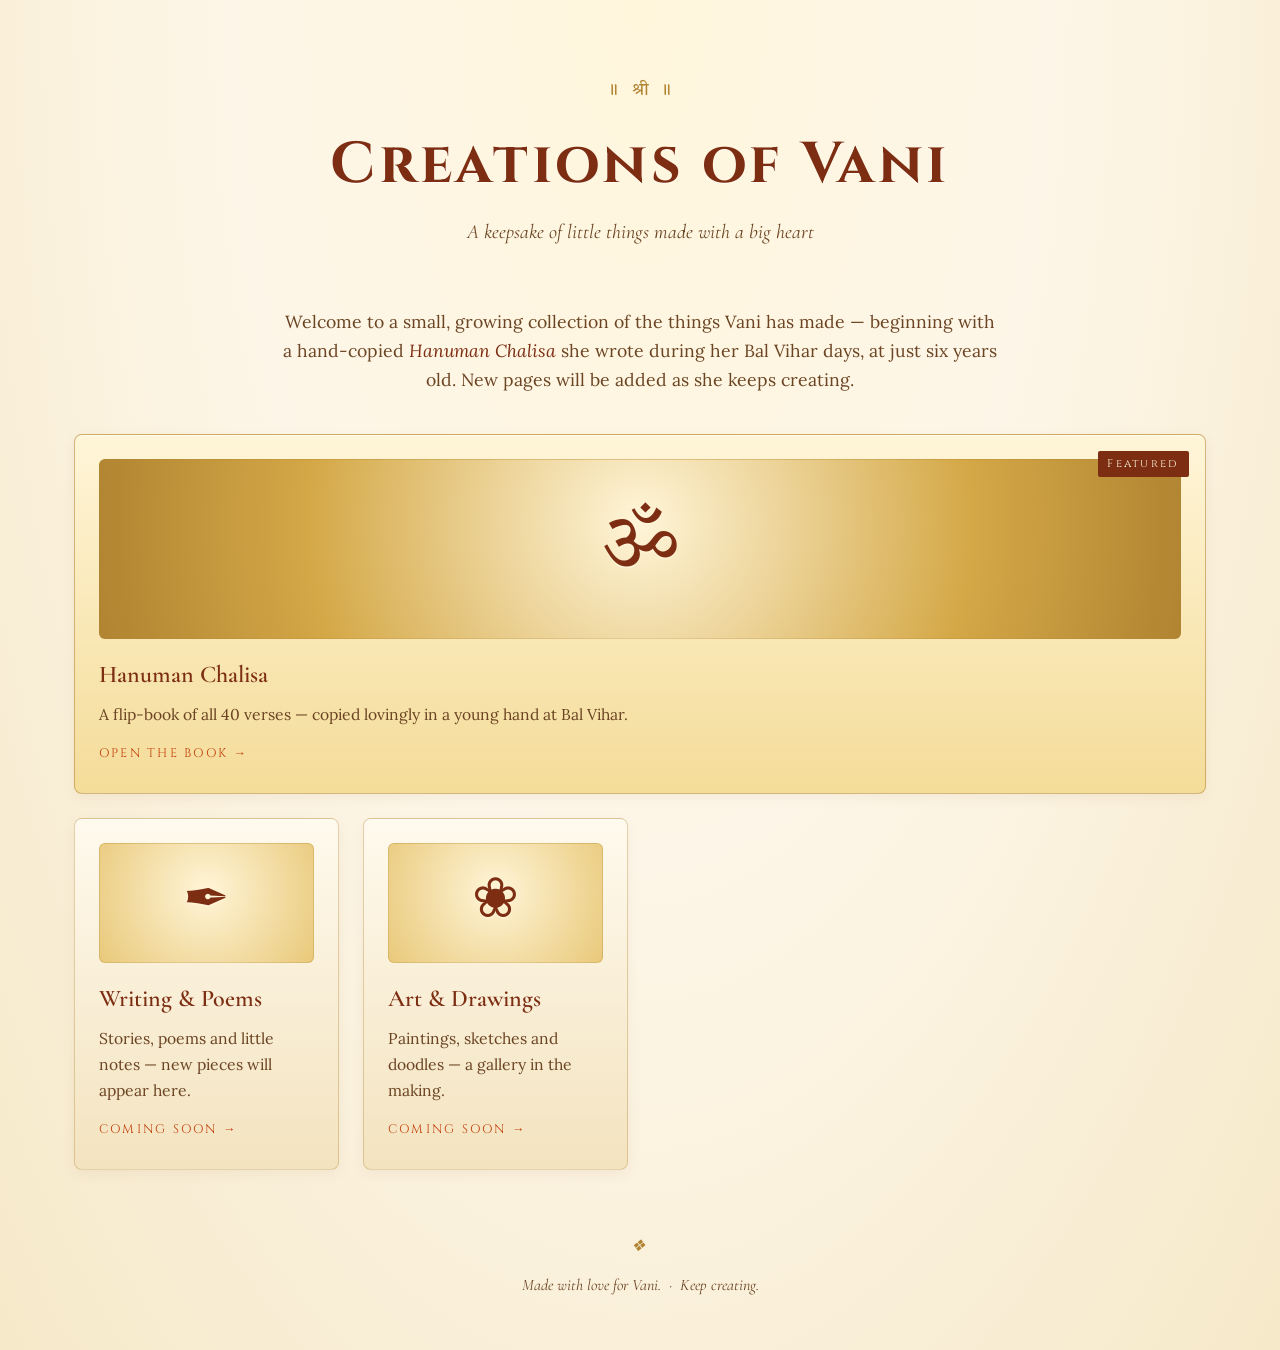
==== index.html @ eb3531a0 "Scaffold Vani's portfolio site with Hanuman Chalisa flip-book - Warm, traditional cream/saffron/gold" ====
<!DOCTYPE html>
<html lang="en">
<head>
  <meta charset="UTF-8" />
  <meta name="viewport" content="width=device-width, initial-scale=1.0" />
  <title>Creations of Vani</title>
  <meta name="description" content="A growing gallery of Vani's creative work — poems, art, and devotional writing." />
  <link rel="preconnect" href="https://fonts.googleapis.com" />
  <link rel="preconnect" href="https://fonts.gstatic.com" crossorigin />
  <link href="https://fonts.googleapis.com/css2?family=Cormorant+Garamond:ital,wght@0,400;0,500;0,600;0,700;1,400&family=Cinzel:wght@500;700&family=Lora:ital,wght@0,400;0,500;1,400&family=Tiro+Devanagari+Hindi:ital@0;1&family=Noto+Serif+Devanagari:wght@400;500;600&display=swap" rel="stylesheet" />
  <link rel="stylesheet" href="assets/css/style.css" />
</head>
<body class="home">
  <div class="page-border">
    <header class="site-header">
      <div class="ornament top">॥ श्री ॥</div>
      <h1 class="site-title">Creations of Vani</h1>
      <p class="site-subtitle">A keepsake of little things made with a big heart</p>
    </header>

    <main>
      <section class="intro">
        <p>
          Welcome to a small, growing collection of the things Vani has made &mdash;
          beginning with a hand&#8209;copied <em>Hanuman Chalisa</em> she wrote during
          her Bal Vihar days, at just six years old. New pages will be added as she
          keeps creating.
        </p>
      </section>

      <section class="card-grid">
        <a class="card featured" href="chalisa.html">
          <div class="card-tag">Featured</div>
          <div class="card-art chalisa-art">
            <span class="art-glyph">ॐ</span>
          </div>
          <h2>Hanuman Chalisa</h2>
          <p>A flip&#8209;book of all 40 verses &mdash; copied lovingly in a young hand at Bal Vihar.</p>
          <span class="card-cta">Open the book &rarr;</span>
        </a>

        <a class="card" href="writing.html">
          <div class="card-art writing-art">
            <span class="art-glyph">✒</span>
          </div>
          <h2>Writing &amp; Poems</h2>
          <p>Stories, poems and little notes &mdash; new pieces will appear here.</p>
          <span class="card-cta">Coming soon &rarr;</span>
        </a>

        <a class="card" href="art.html">
          <div class="card-art drawing-art">
            <span class="art-glyph">❀</span>
          </div>
          <h2>Art &amp; Drawings</h2>
          <p>Paintings, sketches and doodles &mdash; a gallery in the making.</p>
          <span class="card-cta">Coming soon &rarr;</span>
        </a>
      </section>
    </main>

    <footer class="site-footer">
      <div class="ornament">❖</div>
      <p>Made with love for Vani. &nbsp;·&nbsp; Keep creating.</p>
    </footer>
  </div>
</body>
</html>
---- assets/css/style.css ----
/* ============================================================
   Creations of Vani — warm & traditional theme
   ============================================================ */

:root {
  --cream: #fdf6e8;
  --cream-deep: #f6e9c9;
  --parchment: #f3e3bf;
  --saffron: #c2410c;
  --saffron-light: #ea7c2f;
  --maroon: #7c2d12;
  --gold: #b08431;
  --gold-light: #d4a847;
  --ink: #3f2912;
  --ink-soft: #6b4423;
}

* { box-sizing: border-box; }

html, body {
  margin: 0;
  padding: 0;
  background: var(--cream);
  color: var(--ink);
  font-family: 'Lora', 'Georgia', serif;
  line-height: 1.65;
}

body {
  background:
    radial-gradient(ellipse at top, #fff6dc 0%, var(--cream) 45%, var(--cream-deep) 100%);
  min-height: 100vh;
}

.page-border {
  max-width: 1180px;
  margin: 0 auto;
  padding: 2rem 1.5rem 3rem;
  position: relative;
}

/* ---------- Header ---------- */

.site-header {
  text-align: center;
  padding: 2rem 0 2.5rem;
  position: relative;
}

.ornament {
  font-family: 'Tiro Devanagari Hindi', serif;
  color: var(--gold);
  letter-spacing: 0.25em;
  font-size: 1rem;
  margin: 0.75rem 0;
}

.ornament.top { font-size: 1.1rem; }

.site-title {
  font-family: 'Cinzel', serif;
  font-weight: 700;
  font-size: clamp(2.2rem, 5.5vw, 3.6rem);
  color: var(--maroon);
  margin: 0.25rem 0;
  letter-spacing: 0.06em;
  text-shadow: 0 1px 0 rgba(255, 255, 255, 0.6);
}

.site-subtitle {
  font-family: 'Cormorant Garamond', serif;
  font-style: italic;
  font-size: clamp(1rem, 2vw, 1.25rem);
  color: var(--ink-soft);
  margin: 0.25rem 0 0;
}

/* ---------- Intro ---------- */

.intro {
  max-width: 720px;
  margin: 0 auto 2.5rem;
  text-align: center;
  font-size: 1.1rem;
  color: var(--ink-soft);
}

.intro em {
  color: var(--maroon);
  font-style: italic;
}

/* ---------- Cards ---------- */

.card-grid {
  display: grid;
  grid-template-columns: repeat(auto-fit, minmax(260px, 1fr));
  gap: 1.5rem;
  margin-top: 1.5rem;
}

.card {
  position: relative;
  display: flex;
  flex-direction: column;
  background: linear-gradient(180deg, #fffaee 0%, var(--parchment) 100%);
  border: 1px solid rgba(176, 132, 49, 0.35);
  border-radius: 8px;
  padding: 1.5rem 1.5rem 1.75rem;
  text-decoration: none;
  color: var(--ink);
  transition: transform 0.25s ease, box-shadow 0.25s ease, border-color 0.25s ease;
  box-shadow:
    0 1px 0 rgba(255, 255, 255, 0.6) inset,
    0 4px 14px rgba(124, 45, 18, 0.06);
}

.card:hover {
  transform: translateY(-3px);
  border-color: var(--gold);
  box-shadow:
    0 1px 0 rgba(255, 255, 255, 0.6) inset,
    0 10px 24px rgba(124, 45, 18, 0.14);
}

.card.featured {
  grid-column: 1 / -1;
  background: linear-gradient(180deg, #fff5d8 0%, #f4dc99 100%);
  border-color: rgba(176, 132, 49, 0.55);
}

.card-tag {
  position: absolute;
  top: 1rem;
  right: 1rem;
  font-family: 'Cinzel', serif;
  font-size: 0.7rem;
  letter-spacing: 0.2em;
  background: var(--maroon);
  color: #fff5d8;
  padding: 0.25rem 0.6rem;
  border-radius: 2px;
}

.card-art {
  display: flex;
  align-items: center;
  justify-content: center;
  height: 120px;
  border-radius: 6px;
  margin-bottom: 1rem;
  background: radial-gradient(circle at 50% 40%, #fff5d8 0%, #e9c97a 100%);
  border: 1px solid rgba(176, 132, 49, 0.3);
}

.card.featured .card-art {
  height: 180px;
  background:
    radial-gradient(circle at 50% 35%, #fff5d8 0%, #d4a847 60%, #b08431 100%);
}

.art-glyph {
  font-family: 'Tiro Devanagari Hindi', serif;
  font-size: 3.5rem;
  color: var(--maroon);
  text-shadow: 0 2px 0 rgba(255, 245, 216, 0.7);
}

.card.featured .art-glyph { font-size: 5rem; }

.card h2 {
  font-family: 'Cormorant Garamond', serif;
  font-weight: 600;
  color: var(--maroon);
  margin: 0 0 0.5rem;
  font-size: 1.5rem;
}

.card p {
  margin: 0 0 1rem;
  color: var(--ink-soft);
  font-size: 0.98rem;
  flex: 1;
}

.card-cta {
  font-family: 'Cinzel', serif;
  font-size: 0.78rem;
  letter-spacing: 0.18em;
  color: var(--saffron);
  text-transform: uppercase;
}

/* ---------- Footer ---------- */

.site-footer {
  margin-top: 4rem;
  text-align: center;
  color: var(--ink-soft);
  font-family: 'Cormorant Garamond', serif;
  font-style: italic;
}

.site-footer p { margin: 0.25rem 0; }

/* ---------- Section pages (chalisa, art, writing) ---------- */

.section-nav {
  margin-bottom: 1.5rem;
}

.section-nav a {
  font-family: 'Cinzel', serif;
  font-size: 0.78rem;
  letter-spacing: 0.18em;
  color: var(--saffron);
  text-decoration: none;
  text-transform: uppercase;
}

.section-nav a:hover { color: var(--maroon); }

.section-header {
  text-align: center;
  margin-bottom: 2rem;
}

.section-header h1 {
  font-family: 'Cinzel', serif;
  font-weight: 700;
  color: var(--maroon);
  font-size: clamp(1.8rem, 4vw, 2.6rem);
  letter-spacing: 0.05em;
  margin: 0.5rem 0;
}

.section-header .devanagari {
  font-family: 'Noto Serif Devanagari', serif;
  color: var(--saffron);
  font-size: clamp(1.4rem, 3vw, 1.9rem);
  margin: 0.25rem 0;
}

.section-header p {
  color: var(--ink-soft);
  font-family: 'Cormorant Garamond', serif;
  font-style: italic;
  font-size: 1.1rem;
  max-width: 640px;
  margin: 0.5rem auto 0;
}

/* ---------- Flip book ---------- */

.book-wrap {
  display: flex;
  justify-content: center;
  margin: 2rem auto;
}

.book-shell {
  width: 100%;
  max-width: 980px;
  background:
    radial-gradient(ellipse at center, rgba(124, 45, 18, 0.12) 0%, transparent 70%);
  padding: 1rem;
}

#chalisa-book {
  margin: 0 auto;
}

.book-page {
  background:
    linear-gradient(180deg, #fffaee 0%, #f3e3bf 100%);
  color: var(--ink);
  padding: 2rem 1.75rem;
  border: 1px solid rgba(176, 132, 49, 0.4);
  overflow: hidden;
  display: flex;
  flex-direction: column;
  position: relative;
}

.book-page::before {
  content: "";
  position: absolute;
  inset: 8px;
  border: 1px solid rgba(176, 132, 49, 0.25);
  pointer-events: none;
}

.book-page.cover {
  background:
    radial-gradient(circle at 50% 30%, #f4dc99 0%, #c2410c 90%);
  color: #fff5d8;
  text-align: center;
  justify-content: center;
  align-items: center;
}

.book-page.cover::before { border-color: rgba(255, 245, 216, 0.4); }

.book-page.back-cover {
  background: linear-gradient(180deg, #7c2d12 0%, #4a1a0a 100%);
  color: #fff5d8;
  text-align: center;
  justify-content: center;
  align-items: center;
}

.book-page.back-cover::before { border-color: rgba(255, 245, 216, 0.3); }

.cover-title {
  font-family: 'Cinzel', serif;
  font-weight: 700;
  font-size: 1.9rem;
  letter-spacing: 0.08em;
  margin: 0.5rem 0;
}

.cover-devanagari {
  font-family: 'Noto Serif Devanagari', serif;
  font-size: 2.4rem;
  margin: 0.5rem 0 1rem;
}

.cover-sub {
  font-family: 'Cormorant Garamond', serif;
  font-style: italic;
  font-size: 1.05rem;
  margin: 0.25rem 0;
  opacity: 0.9;
}

.cover-credit {
  margin-top: 2rem;
  font-family: 'Cinzel', serif;
  font-size: 0.72rem;
  letter-spacing: 0.25em;
  opacity: 0.85;
}

.verse-label {
  font-family: 'Cinzel', serif;
  font-size: 0.72rem;
  letter-spacing: 0.25em;
  color: var(--saffron);
  text-align: center;
  margin-bottom: 1rem;
  text-transform: uppercase;
}

.verse-devanagari {
  font-family: 'Noto Serif Devanagari', serif;
  font-size: 1.35rem;
  line-height: 2;
  text-align: center;
  color: var(--maroon);
  margin: auto 0;
  white-space: pre-line;
}

.verse-placeholder {
  margin-top: 1.25rem;
  text-align: center;
  font-family: 'Cormorant Garamond', serif;
  font-style: italic;
  font-size: 0.92rem;
  color: var(--ink-soft);
  opacity: 0.75;
}

.page-number {
  position: absolute;
  bottom: 14px;
  left: 0;
  right: 0;
  text-align: center;
  font-family: 'Cinzel', serif;
  font-size: 0.7rem;
  letter-spacing: 0.2em;
  color: var(--gold);
}

/* Smaller text on smaller screens */
@media (max-width: 640px) {
  .verse-devanagari { font-size: 1.1rem; line-height: 1.9; }
  .cover-devanagari { font-size: 1.8rem; }
  .cover-title { font-size: 1.4rem; }
  .book-page { padding: 1.25rem 1rem; }
}

.book-help {
  text-align: center;
  margin-top: 1.5rem;
  font-family: 'Cormorant Garamond', serif;
  font-style: italic;
  color: var(--ink-soft);
}

.book-controls {
  display: flex;
  justify-content: center;
  gap: 1rem;
  margin-top: 1.25rem;
}

.book-controls button {
  font-family: 'Cinzel', serif;
  font-size: 0.78rem;
  letter-spacing: 0.18em;
  background: var(--cream);
  color: var(--maroon);
  border: 1px solid rgba(176, 132, 49, 0.5);
  padding: 0.55rem 1.1rem;
  border-radius: 3px;
  cursor: pointer;
  transition: background 0.2s ease, color 0.2s ease;
}

.book-controls button:hover {
  background: var(--maroon);
  color: var(--cream);
}

/* ---------- Empty section placeholders ---------- */

.empty-state {
  max-width: 640px;
  margin: 3rem auto;
  text-align: center;
  padding: 2.5rem 1.75rem;
  background: linear-gradient(180deg, #fffaee 0%, var(--parchment) 100%);
  border: 1px solid rgba(176, 132, 49, 0.35);
  border-radius: 8px;
}

.empty-state .glyph {
  font-family: 'Tiro Devanagari Hindi', serif;
  font-size: 3rem;
  color: var(--gold);
}

.empty-state h2 {
  font-family: 'Cormorant Garamond', serif;
  color: var(--maroon);
  font-size: 1.6rem;
  margin: 0.5rem 0;
}

.empty-state p {
  color: var(--ink-soft);
  margin: 0.5rem 0;
}
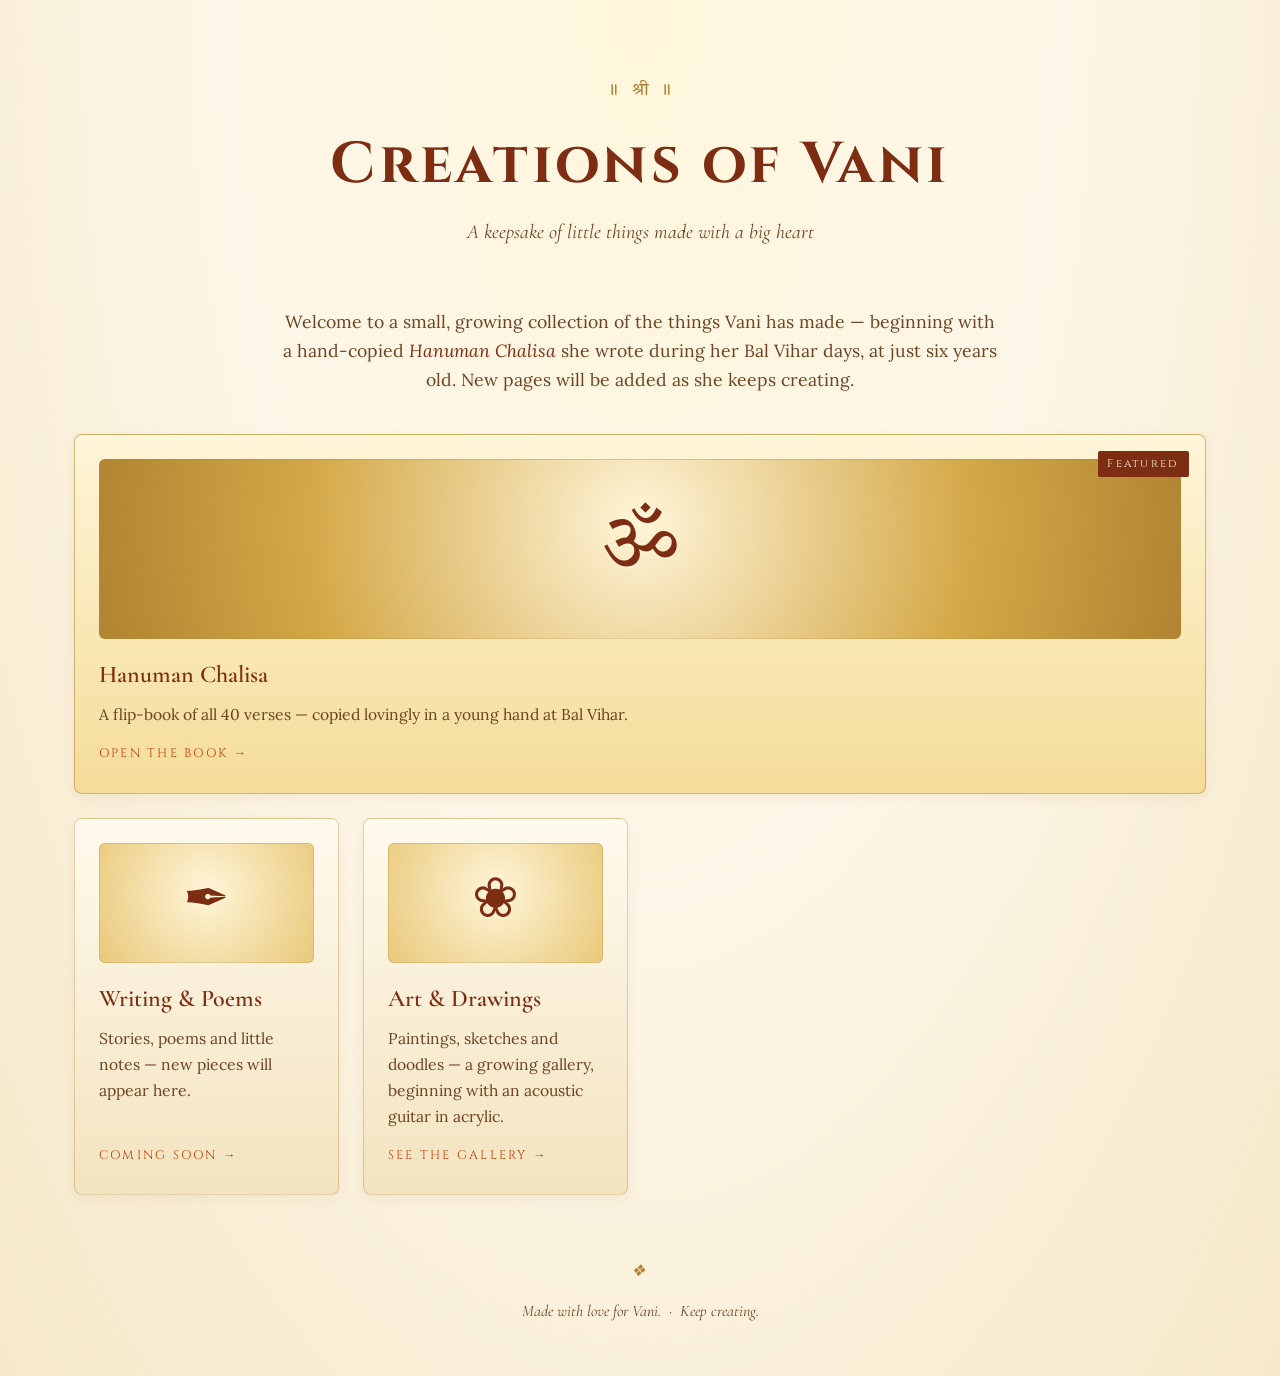
==== commit 3a83d79f: "Update home page Art tile to point to the now-published gallery" ====
--- a/index.html
+++ b/index.html
@@ -53,8 +53,8 @@
             <span class="art-glyph">❀</span>
           </div>
           <h2>Art &amp; Drawings</h2>
-          <p>Paintings, sketches and doodles &mdash; a gallery in the making.</p>
-          <span class="card-cta">Coming soon &rarr;</span>
+          <p>Paintings, sketches and doodles &mdash; a growing gallery, beginning with an acoustic guitar in acrylic.</p>
+          <span class="card-cta">See the gallery &rarr;</span>
         </a>
       </section>
     </main>
--- a/assets/css/style.css
+++ b/assets/css/style.css
@@ -383,12 +383,53 @@
   color: var(--gold);
 }
 
+/* Image-based pages (Vani's hand-written cards) */
+
+.book-page.image-page {
+  padding: 0;
+  background: #2b1208;
+  display: flex;
+  align-items: center;
+  justify-content: center;
+  overflow: hidden;
+}
+
+.book-page.image-page::before { display: none; }
+
+.book-page.image-page img {
+  width: 100%;
+  height: 100%;
+  object-fit: contain;
+  display: block;
+  background: #2b1208;
+}
+
+.book-page.image-page.cover-image {
+  background: #4a1a0a;
+}
+
+.image-page-label {
+  position: absolute;
+  bottom: 8px;
+  left: 0;
+  right: 0;
+  text-align: center;
+  font-family: 'Cinzel', serif;
+  font-size: 0.65rem;
+  letter-spacing: 0.2em;
+  color: #f4dc99;
+  text-transform: uppercase;
+  text-shadow: 0 1px 2px rgba(0, 0, 0, 0.7);
+  pointer-events: none;
+}
+
 /* Smaller text on smaller screens */
 @media (max-width: 640px) {
   .verse-devanagari { font-size: 1.1rem; line-height: 1.9; }
   .cover-devanagari { font-size: 1.8rem; }
   .cover-title { font-size: 1.4rem; }
   .book-page { padding: 1.25rem 1rem; }
+  .book-page.image-page { padding: 0; }
 }
 
 .book-help {
@@ -453,3 +494,69 @@
   color: var(--ink-soft);
   margin: 0.5rem 0;
 }
+
+/* ---------- Art gallery ---------- */
+
+.gallery {
+  display: grid;
+  grid-template-columns: repeat(auto-fit, minmax(260px, 1fr));
+  gap: 1.75rem;
+  margin-top: 1.5rem;
+}
+
+.artwork {
+  margin: 0;
+  background: linear-gradient(180deg, #fffaee 0%, var(--parchment) 100%);
+  border: 1px solid rgba(176, 132, 49, 0.35);
+  border-radius: 8px;
+  overflow: hidden;
+  box-shadow:
+    0 1px 0 rgba(255, 255, 255, 0.6) inset,
+    0 4px 14px rgba(124, 45, 18, 0.06);
+  transition: transform 0.25s ease, box-shadow 0.25s ease;
+}
+
+.artwork:hover {
+  transform: translateY(-3px);
+  box-shadow:
+    0 1px 0 rgba(255, 255, 255, 0.6) inset,
+    0 10px 24px rgba(124, 45, 18, 0.14);
+}
+
+.artwork a {
+  display: block;
+  background: #2b1208;
+  line-height: 0;
+}
+
+.artwork img {
+  width: 100%;
+  height: auto;
+  display: block;
+}
+
+.artwork figcaption {
+  padding: 1rem 1.25rem 1.25rem;
+}
+
+.artwork h3 {
+  font-family: 'Cormorant Garamond', serif;
+  color: var(--maroon);
+  margin: 0 0 0.25rem;
+  font-size: 1.3rem;
+}
+
+.artwork .medium {
+  font-family: 'Cormorant Garamond', serif;
+  font-style: italic;
+  color: var(--ink-soft);
+  margin: 0;
+}
+
+.artwork .year {
+  font-family: 'Cinzel', serif;
+  font-size: 0.7rem;
+  letter-spacing: 0.2em;
+  color: var(--gold);
+  margin: 0.5rem 0 0;
+}
